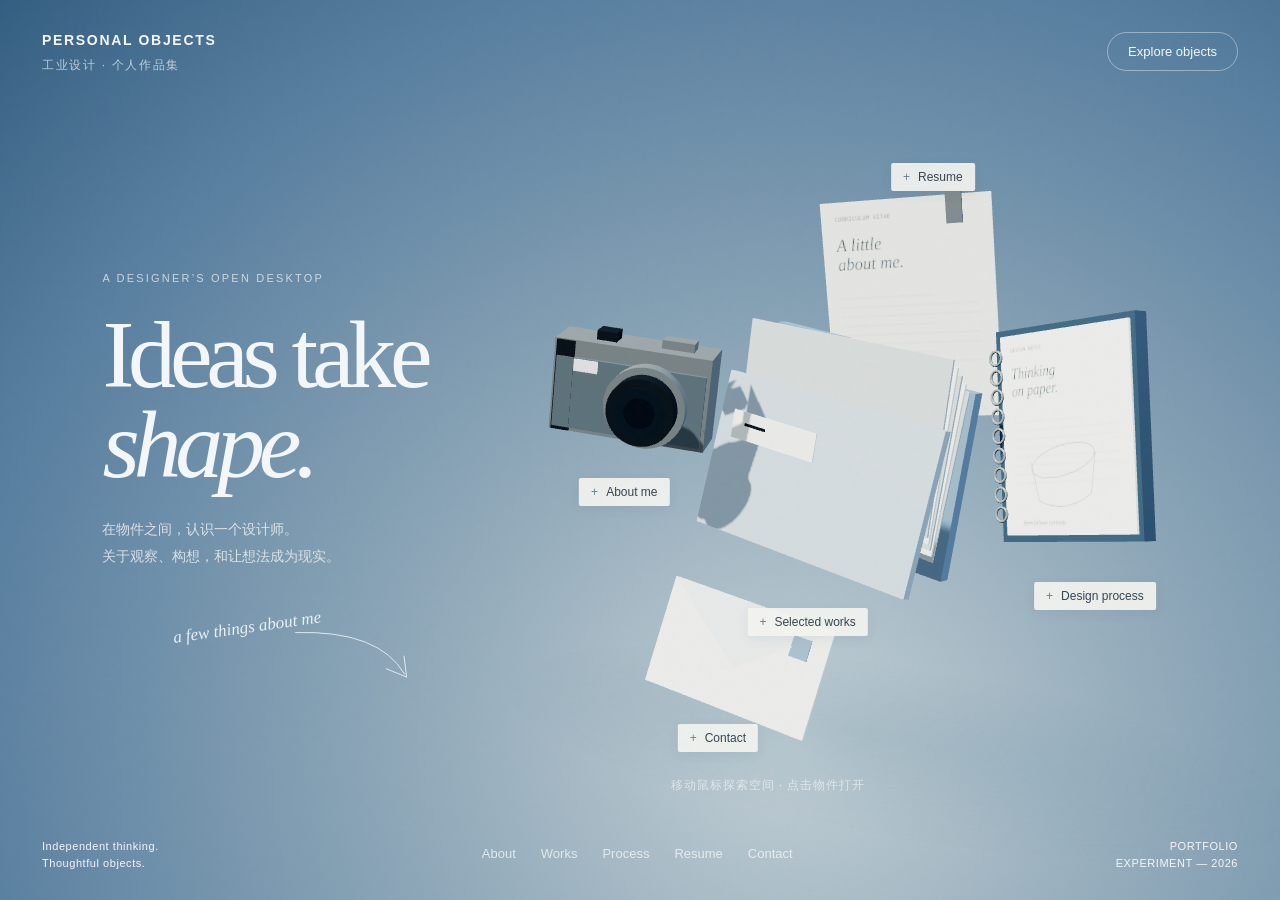
==== index.html @ da344406 "Add interactive 3D portfolio homepage" ====
<!doctype html><html lang="zh-CN"><head><meta charset="UTF-8"><meta name="viewport" content="width=device-width,initial-scale=1"><title>Personal Objects — 首页空间原型</title><link rel="stylesheet" href="style.css"></head><body><div class="grain"></div><header><a href="#" id="home">PERSONAL OBJECTS<span>工业设计 · 个人作品集</span></a><button id="index">Explore objects</button></header><main><div class="intro"><p class="eyebrow">A DESIGNER’S OPEN DESKTOP</p><h1>Ideas take<br><em>shape.</em></h1><p class="desc">在物件之间，认识一个设计师。<br>关于观察、构想，和让想法成为现实。</p><span class="note">a few things about me</span><svg viewBox="0 0 160 70"><path d="M2 3Q100 0 130 52M108 45l24 10-3-25"/></svg></div><div id="scene" aria-label="可探索的三维物件场景"></div><div id="labels"></div><div class="hint">移动鼠标探索空间 · 点击物件打开</div><aside id="panel" aria-hidden="true"><button id="close" aria-label="返回物件场景">Close ×</button><p id="kicker"></p><h2 id="title"></h2><div id="content"></div><p class="prototype-note">INTERACTION STUDY / 内容为原型占位</p></aside></main><footer><span>Independent thinking.<br>Thoughtful objects.</span><nav aria-label="物件导航"><button data-id="about">About</button><button data-id="works">Works</button><button data-id="process">Process</button><button data-id="resume">Resume</button><button data-id="contact">Contact</button></nav><span>PORTFOLIO<br>EXPERIMENT — 2026</span></footer><div id="error" hidden>3D 场景暂不可用，请使用底部导航浏览。</div><script src="three.min.js"></script><script src="app.js"></script></body></html>
---- style.css ----
:root{font-family:Arial,'Microsoft YaHei',sans-serif;color:#f4f7f9;background:#7694ac;font-synthesis:none}*{box-sizing:border-box}body{margin:0;min-height:100svh;overflow:hidden;background:radial-gradient(ellipse at 62% 82%,#c3d0d5 0%,#8fa8b9 35%,#577e9f 75%,#335e81 100%)}button,a{-webkit-tap-highlight-color:transparent}button{font:inherit;color:inherit;cursor:pointer}button:focus-visible,a:focus-visible{outline:2px solid white;outline-offset:7px}header{position:absolute;z-index:5;inset:32px 42px auto;display:flex;justify-content:space-between;align-items:start}header a{font-size:14px;letter-spacing:.12em;color:inherit;text-decoration:none;font-weight:bold}header a span{display:block;font-size:12px;font-weight:normal;letter-spacing:.14em;margin-top:9px;opacity:.7}header button{background:none;border:1px solid #ffffff65;border-radius:30px;padding:11px 20px;font-size:13px}.intro{position:absolute;left:8%;top:29%;z-index:2;pointer-events:none;transition:opacity .45s,transform .7s}.eyebrow{font-size:11px;letter-spacing:.2em;opacity:.72}h1{font-family:Georgia,'Times New Roman',serif;font-size:clamp(64px,7.5vw,120px);font-weight:normal;letter-spacing:-.065em;line-height:.94;margin:26px 0}h1 em{font-weight:normal}.desc{font-size:14px;line-height:1.9;opacity:.8}.note{display:block;font-family:'Segoe Print',cursive;font-style:italic;font-size:17px;transform:rotate(-8deg);margin:40px 0 0 70px;color:#e8f1f6}.intro svg{width:140px;height:60px;margin-left:190px;fill:none;stroke:#e6edf3;stroke-width:1.1}#scene{position:absolute;inset:0}canvas{display:block;width:100%;height:100%}.grain{position:fixed;inset:0;z-index:8;opacity:.035;pointer-events:none;background-image:url("data:image/svg+xml,%3Csvg viewBox='0 0 160 160' xmlns='http://www.w3.org/2000/svg'%3E%3Cfilter id='n'%3E%3CfeTurbulence type='fractalNoise' baseFrequency='.8' numOctaves='3' stitchTiles='stitch'/%3E%3C/filter%3E%3Cpath fill='%23fff' filter='url(%23n)' opacity='.6' d='M0 0h160v160H0z'/%3E%3C/svg%3E")}.hint{position:absolute;bottom:106px;left:60%;transform:translateX(-50%);font-size:12px;letter-spacing:.08em;opacity:.7;white-space:nowrap}footer{position:absolute;bottom:27px;left:42px;right:42px;display:flex;align-items:end;justify-content:space-between;font-size:11px;line-height:1.6;letter-spacing:.05em;z-index:4}footer>span:last-child{text-align:right}nav{display:flex;gap:25px}nav button{background:transparent;border:0;font-size:13px;padding:8px 0;opacity:.8}nav button:hover{opacity:1}#labels{position:absolute;inset:0;pointer-events:none}.object-label{position:absolute;pointer-events:auto;background:#f3f4efed;color:#344554;border:0;padding:7px 12px;border-radius:2px;font-size:12px;box-shadow:0 3px 12px #22415b12;transform:translate(-50%,0);white-space:nowrap;transition:opacity .3s,background .3s}.object-label:hover{background:white}.object-label:before{content:'+';margin-right:8px;color:#6b8090}#panel{position:absolute;z-index:6;top:17%;right:6%;width:34%;max-height:68%;overflow:auto;padding:32px;background:#f2f3ed;color:#35424d;box-shadow:0 25px 80px #173a4e1a;opacity:0;transform:translateY(25px);pointer-events:none;transition:opacity .45s .35s,transform .65s .25s}#panel[aria-hidden=false]{opacity:1;transform:none;pointer-events:auto}#close{float:right;border:0;background:none;color:#546472;font-size:13px;padding:0 0 10px 15px}#kicker{font-size:11px;letter-spacing:.15em;margin:4px 0 35px}h2{font:italic 48px Georgia,serif;letter-spacing:-.04em;margin:0 0 24px}#content{font-size:15px;line-height:1.9}#content p{margin:15px 0}#content a{color:#385f7c}#content .sample{border-top:1px solid #c8d0cf;padding:16px 0;font-size:16px}.sample small{display:block;font-size:12px;color:#76838a}.prototype-note{font-size:10px;letter-spacing:.1em;margin-top:35px;color:#89949a}.focused .intro{opacity:0;transform:translateX(-25px)}.focused .hint,.focused .object-label{opacity:0;pointer-events:none}#error{position:absolute;left:35%;top:50%;font-size:16px}@media(max-width:700px){header{inset:24px 22px auto}header button{font-size:11px;padding:9px 12px}header a{font-size:11px}.intro{left:8%;top:16%}.eyebrow{font-size:9px}h1{font-size:66px;margin:18px 0}.desc{font-size:12px}.note,.intro svg{display:none}footer{left:22px;right:22px;bottom:20px}footer>span{display:none}nav{width:100%;justify-content:space-between;gap:8px}nav button{font-size:12px}.hint{left:50%;bottom:80px;font-size:10px}.object-label{font-size:10px;padding:6px 8px}#panel{top:auto;bottom:75px;right:6%;width:88%;max-height:43%;padding:24px}h2{font-size:34px}#kicker{margin-bottom:20px}}@media(prefers-reduced-motion:reduce){*,*:before,*:after{transition-duration:.01ms!important}}
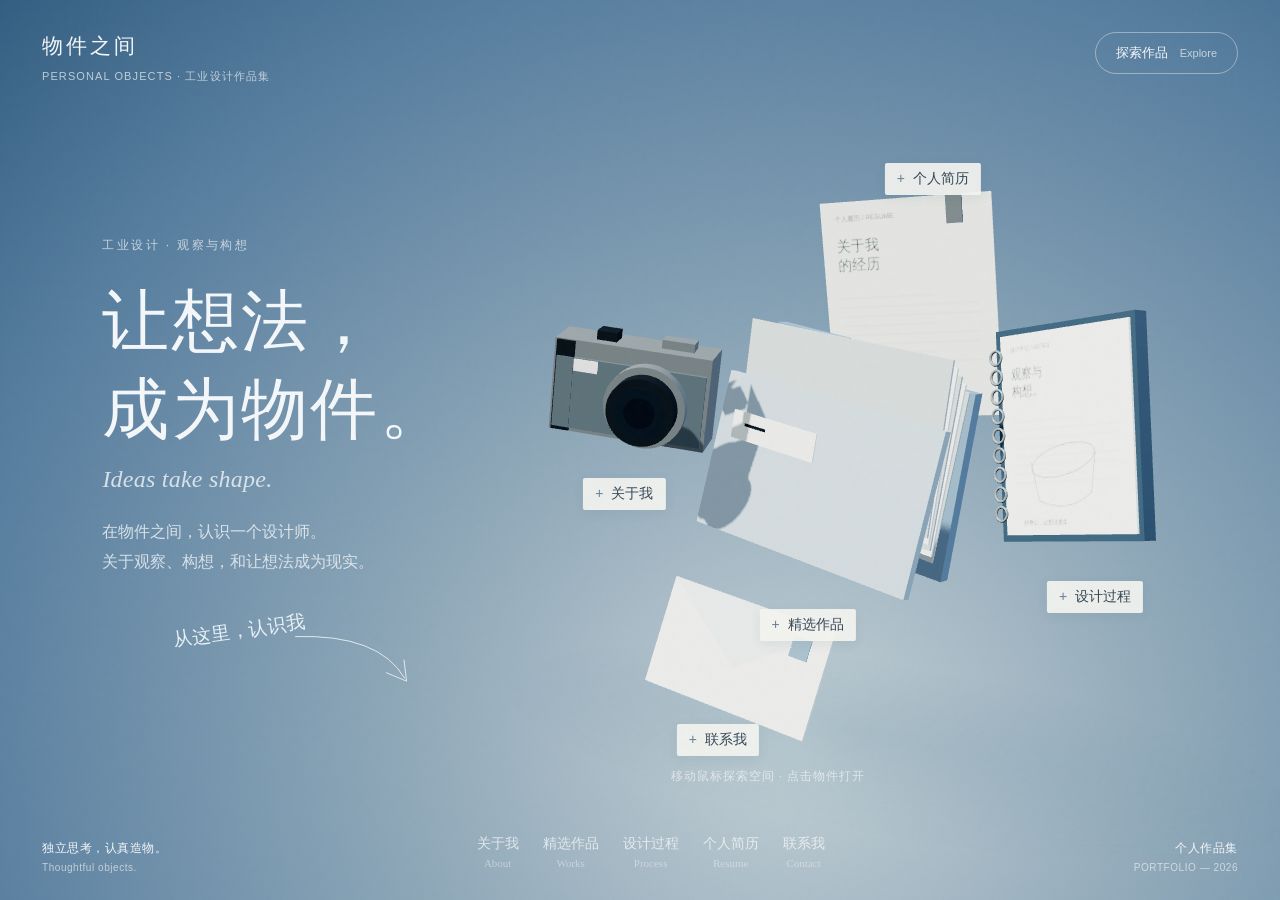
==== commit 9163c68c: "中文优先：更新首页文案、双语导航与排版" ====
--- a/index.html
+++ b/index.html
@@ -1,2 +1 @@
-<!doctype html><html lang="zh-CN"><head><meta charset="UTF-8"><meta name="viewport" content="width=device-width,initial-scale=1"><title>Personal Objects — 首页空间原型</title><link rel="stylesheet" href="style.css"></head><body><div class="grain"></div><header><a href="#" id="home">PERSONAL OBJECTS<span>工业设计 · 个人作品集</span></a><button id="index">Explore objects</button></header><main><div class="intro"><p class="eyebrow">A DESIGNER’S OPEN DESKTOP</p><h1>Ideas take<br><em>shape.</em></h1><p class="desc">在物件之间，认识一个设计师。<br>关于观察、构想，和让想法成为现实。</p><span class="note">a few things about me</span><svg viewBox="0 0 160 70"><path d="M2 3Q100 0 130 52M108 45l24 10-3-25"/></svg></div><div id="scene" aria-label="可探索的三维物件场景"></div><div id="labels"></div><div class="hint">移动鼠标探索空间 · 点击物件打开</div><aside id="panel" aria-hidden="true"><button id="close" aria-label="返回物件场景">Close ×</button><p id="kicker"></p><h2 id="title"></h2><div id="content"></div><p class="prototype-note">INTERACTION STUDY / 内容为原型占位</p></aside></main><footer><span>Independent thinking.<br>Thoughtful objects.</span><nav aria-label="物件导航"><button data-id="about">About</button><button data-id="works">Works</button><button data-id="process">Process</button><button data-id="resume">Resume</button><button data-id="contact">Contact</button></nav><span>PORTFOLIO<br>EXPERIMENT — 2026</span></footer><div id="error" hidden>3D 场景暂不可用，请使用底部导航浏览。</div><script src="three.min.js"></script><script src="app.js"></script></body></html>
-
+<!doctype html><html lang="zh-CN"><head><meta charset="UTF-8"><meta name="viewport" content="width=device-width,initial-scale=1"><title>物件之间 · 工业设计作品集</title><link rel="stylesheet" href="style.css"></head><body><div class="grain"></div><header><a href="#" id="home">物件之间<span>PERSONAL OBJECTS · 工业设计作品集</span></a><button id="index">探索作品 <small lang="en">Explore</small></button></header><main><div class="intro"><p class="eyebrow">工业设计 · 观察与构想</p><h1>让想法，<br>成为物件。</h1><p class="title-en" lang="en">Ideas take shape.</p><p class="desc">在物件之间，认识一个设计师。<br>关于观察、构想，和让想法成为现实。</p><span class="note">从这里，认识我</span><svg viewBox="0 0 160 70"><path d="M2 3Q100 0 130 52M108 45l24 10-3-25"/></svg></div><div id="scene" aria-label="可探索的三维物件场景"></div><div id="labels"></div><div class="hint">移动鼠标探索空间 · 点击物件打开</div><aside id="panel" aria-hidden="true"><button id="close" aria-label="返回物件场景">返回 ×</button><p id="kicker"></p><h2 id="title"></h2><div id="content"></div><p class="prototype-note">交互原型 · 内容待完善 / INTERACTION STUDY</p></aside></main><footer><span>独立思考，认真造物。<br><span lang="en">Thoughtful objects.</span></span><nav aria-label="物件导航"><button data-id="about">关于我<small lang="en">About</small></button><button data-id="works">精选作品<small lang="en">Works</small></button><button data-id="process">设计过程<small lang="en">Process</small></button><button data-id="resume">个人简历<small lang="en">Resume</small></button><button data-id="contact">联系我<small lang="en">Contact</small></button></nav><span>个人作品集<br><span lang="en">PORTFOLIO — 2026</span></span></footer><div id="error" hidden>3D 场景暂不可用，请使用底部导航浏览。</div><script src="three.min.js"></script><script src="app.js"></script></body></html>
--- a/style.css
+++ b/style.css
@@ -1,3 +1,7 @@
 
 :root{font-family:Arial,'Microsoft YaHei',sans-serif;color:#f4f7f9;background:#7694ac;font-synthesis:none}*{box-sizing:border-box}body{margin:0;min-height:100svh;overflow:hidden;background:radial-gradient(ellipse at 62% 82%,#c3d0d5 0%,#8fa8b9 35%,#577e9f 75%,#335e81 100%)}button,a{-webkit-tap-highlight-color:transparent}button{font:inherit;color:inherit;cursor:pointer}button:focus-visible,a:focus-visible{outline:2px solid white;outline-offset:7px}header{position:absolute;z-index:5;inset:32px 42px auto;display:flex;justify-content:space-between;align-items:start}header a{font-size:14px;letter-spacing:.12em;color:inherit;text-decoration:none;font-weight:bold}header a span{display:block;font-size:12px;font-weight:normal;letter-spacing:.14em;margin-top:9px;opacity:.7}header button{background:none;border:1px solid #ffffff65;border-radius:30px;padding:11px 20px;font-size:13px}.intro{position:absolute;left:8%;top:29%;z-index:2;pointer-events:none;transition:opacity .45s,transform .7s}.eyebrow{font-size:11px;letter-spacing:.2em;opacity:.72}h1{font-family:Georgia,'Times New Roman',serif;font-size:clamp(64px,7.5vw,120px);font-weight:normal;letter-spacing:-.065em;line-height:.94;margin:26px 0}h1 em{font-weight:normal}.desc{font-size:14px;line-height:1.9;opacity:.8}.note{display:block;font-family:'Segoe Print',cursive;font-style:italic;font-size:17px;transform:rotate(-8deg);margin:40px 0 0 70px;color:#e8f1f6}.intro svg{width:140px;height:60px;margin-left:190px;fill:none;stroke:#e6edf3;stroke-width:1.1}#scene{position:absolute;inset:0}canvas{display:block;width:100%;height:100%}.grain{position:fixed;inset:0;z-index:8;opacity:.035;pointer-events:none;background-image:url("data:image/svg+xml,%3Csvg viewBox='0 0 160 160' xmlns='http://www.w3.org/2000/svg'%3E%3Cfilter id='n'%3E%3CfeTurbulence type='fractalNoise' baseFrequency='.8' numOctaves='3' stitchTiles='stitch'/%3E%3C/filter%3E%3Cpath fill='%23fff' filter='url(%23n)' opacity='.6' d='M0 0h160v160H0z'/%3E%3C/svg%3E")}.hint{position:absolute;bottom:106px;left:60%;transform:translateX(-50%);font-size:12px;letter-spacing:.08em;opacity:.7;white-space:nowrap}footer{position:absolute;bottom:27px;left:42px;right:42px;display:flex;align-items:end;justify-content:space-between;font-size:11px;line-height:1.6;letter-spacing:.05em;z-index:4}footer>span:last-child{text-align:right}nav{display:flex;gap:25px}nav button{background:transparent;border:0;font-size:13px;padding:8px 0;opacity:.8}nav button:hover{opacity:1}#labels{position:absolute;inset:0;pointer-events:none}.object-label{position:absolute;pointer-events:auto;background:#f3f4efed;color:#344554;border:0;padding:7px 12px;border-radius:2px;font-size:12px;box-shadow:0 3px 12px #22415b12;transform:translate(-50%,0);white-space:nowrap;transition:opacity .3s,background .3s}.object-label:hover{background:white}.object-label:before{content:'+';margin-right:8px;color:#6b8090}#panel{position:absolute;z-index:6;top:17%;right:6%;width:34%;max-height:68%;overflow:auto;padding:32px;background:#f2f3ed;color:#35424d;box-shadow:0 25px 80px #173a4e1a;opacity:0;transform:translateY(25px);pointer-events:none;transition:opacity .45s .35s,transform .65s .25s}#panel[aria-hidden=false]{opacity:1;transform:none;pointer-events:auto}#close{float:right;border:0;background:none;color:#546472;font-size:13px;padding:0 0 10px 15px}#kicker{font-size:11px;letter-spacing:.15em;margin:4px 0 35px}h2{font:italic 48px Georgia,serif;letter-spacing:-.04em;margin:0 0 24px}#content{font-size:15px;line-height:1.9}#content p{margin:15px 0}#content a{color:#385f7c}#content .sample{border-top:1px solid #c8d0cf;padding:16px 0;font-size:16px}.sample small{display:block;font-size:12px;color:#76838a}.prototype-note{font-size:10px;letter-spacing:.1em;margin-top:35px;color:#89949a}.focused .intro{opacity:0;transform:translateX(-25px)}.focused .hint,.focused .object-label{opacity:0;pointer-events:none}#error{position:absolute;left:35%;top:50%;font-size:16px}@media(max-width:700px){header{inset:24px 22px auto}header button{font-size:11px;padding:9px 12px}header a{font-size:11px}.intro{left:8%;top:16%}.eyebrow{font-size:9px}h1{font-size:66px;margin:18px 0}.desc{font-size:12px}.note,.intro svg{display:none}footer{left:22px;right:22px;bottom:20px}footer>span{display:none}nav{width:100%;justify-content:space-between;gap:8px}nav button{font-size:12px}.hint{left:50%;bottom:80px;font-size:10px}.object-label{font-size:10px;padding:6px 8px}#panel{top:auto;bottom:75px;right:6%;width:88%;max-height:43%;padding:24px}h2{font-size:34px}#kicker{margin-bottom:20px}}@media(prefers-reduced-motion:reduce){*,*:before,*:after{transition-duration:.01ms!important}}
 
+
+/* Chinese-first typography and bilingual hierarchy */
+header a{font-size:21px;font-weight:500;letter-spacing:.14em}header a span{font-size:11px;letter-spacing:.1em}header button small{font-size:11px;margin-left:8px;opacity:.7}h1{font-family:"Noto Serif SC","Source Han Serif SC","Songti SC",SimSun,serif;font-size:clamp(48px,5.2vw,80px);letter-spacing:.035em;line-height:1.32;margin:24px 0 12px;font-weight:400}.intro{top:25%}.title-en{font:italic 24px Georgia,serif;letter-spacing:.01em;margin:0 0 24px;opacity:.8}.desc{font-size:16px;line-height:1.9}.eyebrow{font-size:12px}.note{font-family:"KaiTi","STKaiti",serif;font-size:19px;margin-top:30px}.object-label{font-size:14px}nav{gap:24px}nav button{font-size:14px}nav small{display:block;font:11px Georgia,serif;opacity:.6;margin-top:3px}h2{font-family:"Noto Serif SC","Songti SC",SimSun,serif;font-size:36px;line-height:1.4;font-style:normal;letter-spacing:.04em}#content{font-size:16px}#kicker{font-size:11px;line-height:1.8}#close{font-size:14px}footer{bottom:23px}.hint{bottom:115px}footer>span{font-size:12px}footer>span span{font-size:10px;opacity:.65}@media(max-width:700px){header a{font-size:18px}header a span{font-size:9px}header button{font-size:12px}header button small{display:none}.intro{top:16%}h1{font-size:43px;margin-top:17px}.title-en{font-size:19px;margin-bottom:16px}.desc{font-size:14px}.eyebrow{font-size:10px}nav{gap:6px}nav button{font-size:13px}nav small{font-size:10px}.object-label{font-size:12px}h2{font-size:29px}#content{font-size:15px}.hint{bottom:88px}}
+@media(min-width:701px) and (max-height:600px){.intro{top:23%}.intro h1{font-size:clamp(36px,4.3vw,54px);margin:12px 0 8px;line-height:1.2}.title-en{font-size:20px;margin:0 0 14px}.desc{font-size:14px;line-height:1.75}.note,.intro svg,.hint{display:none}.eyebrow{margin:0;font-size:11px}footer{bottom:18px}header{top:24px}#panel{top:20%;max-height:60%;padding:24px}#kicker{margin-bottom:18px}h2{font-size:29px}}
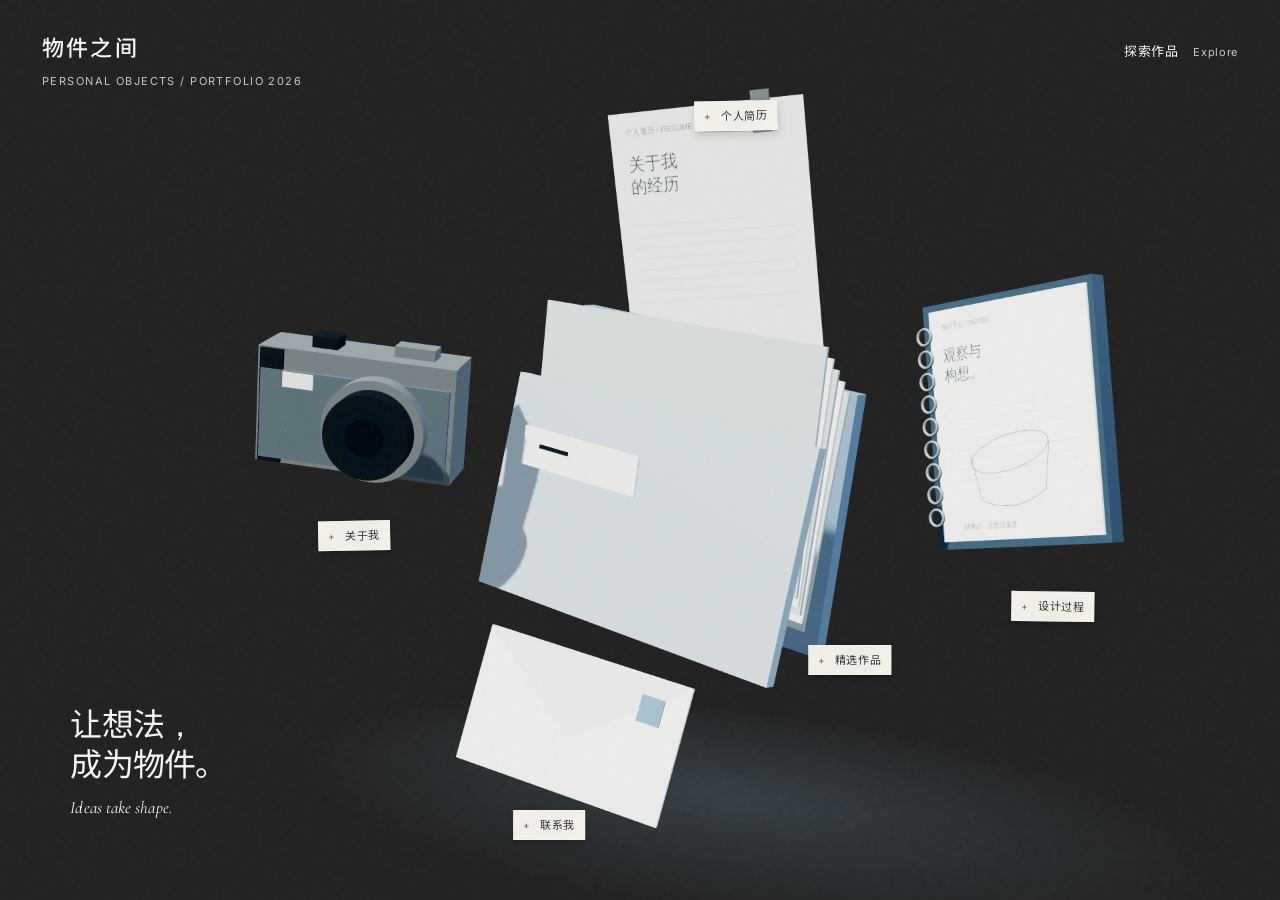
==== commit 213aa935: "更新物件主导首页与高清渲染，尝试深炭黑朱砂橘配色" ====
--- a/index.html
+++ b/index.html
@@ -1 +1 @@
-<!doctype html><html lang="zh-CN"><head><meta charset="UTF-8"><meta name="viewport" content="width=device-width,initial-scale=1"><title>物件之间 · 工业设计作品集</title><link rel="stylesheet" href="style.css"></head><body><div class="grain"></div><header><a href="#" id="home">物件之间<span>PERSONAL OBJECTS · 工业设计作品集</span></a><button id="index">探索作品 <small lang="en">Explore</small></button></header><main><div class="intro"><p class="eyebrow">工业设计 · 观察与构想</p><h1>让想法，<br>成为物件。</h1><p class="title-en" lang="en">Ideas take shape.</p><p class="desc">在物件之间，认识一个设计师。<br>关于观察、构想，和让想法成为现实。</p><span class="note">从这里，认识我</span><svg viewBox="0 0 160 70"><path d="M2 3Q100 0 130 52M108 45l24 10-3-25"/></svg></div><div id="scene" aria-label="可探索的三维物件场景"></div><div id="labels"></div><div class="hint">移动鼠标探索空间 · 点击物件打开</div><aside id="panel" aria-hidden="true"><button id="close" aria-label="返回物件场景">返回 ×</button><p id="kicker"></p><h2 id="title"></h2><div id="content"></div><p class="prototype-note">交互原型 · 内容待完善 / INTERACTION STUDY</p></aside></main><footer><span>独立思考，认真造物。<br><span lang="en">Thoughtful objects.</span></span><nav aria-label="物件导航"><button data-id="about">关于我<small lang="en">About</small></button><button data-id="works">精选作品<small lang="en">Works</small></button><button data-id="process">设计过程<small lang="en">Process</small></button><button data-id="resume">个人简历<small lang="en">Resume</small></button><button data-id="contact">联系我<small lang="en">Contact</small></button></nav><span>个人作品集<br><span lang="en">PORTFOLIO — 2026</span></span></footer><div id="error" hidden>3D 场景暂不可用，请使用底部导航浏览。</div><script src="three.min.js"></script><script src="app.js"></script></body></html>
+<!doctype html><html lang="zh-CN"><head><meta charset="UTF-8"><meta name="viewport" content="width=device-width,initial-scale=1"><title>物件之间 · 工业设计作品集</title><link rel="stylesheet" href="style.css"></head><body><div class="grain"></div><header><a href="#" id="home">物件之间<span>PERSONAL OBJECTS / PORTFOLIO 2026</span></a><button id="index">探索作品 <small lang="en">Explore</small></button></header><main><div class="intro"><h1>让想法，<br>成为物件。</h1><p class="title-en" lang="en">Ideas take shape.</p></div><div id="scene" aria-label="可探索的三维物件场景"></div><div id="labels"></div><aside id="panel" aria-hidden="true"><button id="close" aria-label="返回物件场景">返回 ×</button><p id="kicker"></p><h2 id="title"></h2><div id="content"></div><p class="prototype-note">交互原型 · 内容待完善 / INTERACTION STUDY</p></aside></main><div id="error" hidden>3D 场景暂不可用，请使用底部导航浏览。</div><script src="three.min.js"></script><script src="app.js"></script></body></html>
--- a/style.css
+++ b/style.css
@@ -1,7 +1,54 @@
+@import url('./noto-sans-sc.css');
+@import url('./cormorant-garamond.css');
+@import url('./inter.css');
 
-:root{font-family:Arial,'Microsoft YaHei',sans-serif;color:#f4f7f9;background:#7694ac;font-synthesis:none}*{box-sizing:border-box}body{margin:0;min-height:100svh;overflow:hidden;background:radial-gradient(ellipse at 62% 82%,#c3d0d5 0%,#8fa8b9 35%,#577e9f 75%,#335e81 100%)}button,a{-webkit-tap-highlight-color:transparent}button{font:inherit;color:inherit;cursor:pointer}button:focus-visible,a:focus-visible{outline:2px solid white;outline-offset:7px}header{position:absolute;z-index:5;inset:32px 42px auto;display:flex;justify-content:space-between;align-items:start}header a{font-size:14px;letter-spacing:.12em;color:inherit;text-decoration:none;font-weight:bold}header a span{display:block;font-size:12px;font-weight:normal;letter-spacing:.14em;margin-top:9px;opacity:.7}header button{background:none;border:1px solid #ffffff65;border-radius:30px;padding:11px 20px;font-size:13px}.intro{position:absolute;left:8%;top:29%;z-index:2;pointer-events:none;transition:opacity .45s,transform .7s}.eyebrow{font-size:11px;letter-spacing:.2em;opacity:.72}h1{font-family:Georgia,'Times New Roman',serif;font-size:clamp(64px,7.5vw,120px);font-weight:normal;letter-spacing:-.065em;line-height:.94;margin:26px 0}h1 em{font-weight:normal}.desc{font-size:14px;line-height:1.9;opacity:.8}.note{display:block;font-family:'Segoe Print',cursive;font-style:italic;font-size:17px;transform:rotate(-8deg);margin:40px 0 0 70px;color:#e8f1f6}.intro svg{width:140px;height:60px;margin-left:190px;fill:none;stroke:#e6edf3;stroke-width:1.1}#scene{position:absolute;inset:0}canvas{display:block;width:100%;height:100%}.grain{position:fixed;inset:0;z-index:8;opacity:.035;pointer-events:none;background-image:url("data:image/svg+xml,%3Csvg viewBox='0 0 160 160' xmlns='http://www.w3.org/2000/svg'%3E%3Cfilter id='n'%3E%3CfeTurbulence type='fractalNoise' baseFrequency='.8' numOctaves='3' stitchTiles='stitch'/%3E%3C/filter%3E%3Cpath fill='%23fff' filter='url(%23n)' opacity='.6' d='M0 0h160v160H0z'/%3E%3C/svg%3E")}.hint{position:absolute;bottom:106px;left:60%;transform:translateX(-50%);font-size:12px;letter-spacing:.08em;opacity:.7;white-space:nowrap}footer{position:absolute;bottom:27px;left:42px;right:42px;display:flex;align-items:end;justify-content:space-between;font-size:11px;line-height:1.6;letter-spacing:.05em;z-index:4}footer>span:last-child{text-align:right}nav{display:flex;gap:25px}nav button{background:transparent;border:0;font-size:13px;padding:8px 0;opacity:.8}nav button:hover{opacity:1}#labels{position:absolute;inset:0;pointer-events:none}.object-label{position:absolute;pointer-events:auto;background:#f3f4efed;color:#344554;border:0;padding:7px 12px;border-radius:2px;font-size:12px;box-shadow:0 3px 12px #22415b12;transform:translate(-50%,0);white-space:nowrap;transition:opacity .3s,background .3s}.object-label:hover{background:white}.object-label:before{content:'+';margin-right:8px;color:#6b8090}#panel{position:absolute;z-index:6;top:17%;right:6%;width:34%;max-height:68%;overflow:auto;padding:32px;background:#f2f3ed;color:#35424d;box-shadow:0 25px 80px #173a4e1a;opacity:0;transform:translateY(25px);pointer-events:none;transition:opacity .45s .35s,transform .65s .25s}#panel[aria-hidden=false]{opacity:1;transform:none;pointer-events:auto}#close{float:right;border:0;background:none;color:#546472;font-size:13px;padding:0 0 10px 15px}#kicker{font-size:11px;letter-spacing:.15em;margin:4px 0 35px}h2{font:italic 48px Georgia,serif;letter-spacing:-.04em;margin:0 0 24px}#content{font-size:15px;line-height:1.9}#content p{margin:15px 0}#content a{color:#385f7c}#content .sample{border-top:1px solid #c8d0cf;padding:16px 0;font-size:16px}.sample small{display:block;font-size:12px;color:#76838a}.prototype-note{font-size:10px;letter-spacing:.1em;margin-top:35px;color:#89949a}.focused .intro{opacity:0;transform:translateX(-25px)}.focused .hint,.focused .object-label{opacity:0;pointer-events:none}#error{position:absolute;left:35%;top:50%;font-size:16px}@media(max-width:700px){header{inset:24px 22px auto}header button{font-size:11px;padding:9px 12px}header a{font-size:11px}.intro{left:8%;top:16%}.eyebrow{font-size:9px}h1{font-size:66px;margin:18px 0}.desc{font-size:12px}.note,.intro svg{display:none}footer{left:22px;right:22px;bottom:20px}footer>span{display:none}nav{width:100%;justify-content:space-between;gap:8px}nav button{font-size:12px}.hint{left:50%;bottom:80px;font-size:10px}.object-label{font-size:10px;padding:6px 8px}#panel{top:auto;bottom:75px;right:6%;width:88%;max-height:43%;padding:24px}h2{font-size:34px}#kicker{margin-bottom:20px}}@media(prefers-reduced-motion:reduce){*,*:before,*:after{transition-duration:.01ms!important}}
+:root{font-family:Inter,'Noto Sans SC',sans-serif;color:#f4f7f9;background:#7694ac;font-synthesis:none}*{box-sizing:border-box}body{margin:0;min-height:100svh;overflow:hidden;background:radial-gradient(ellipse at 62% 82%,#c3d0d5 0%,#8fa8b9 35%,#577e9f 75%,#335e81 100%)}button,a{-webkit-tap-highlight-color:transparent}button{font:inherit;color:inherit;cursor:pointer}button:focus-visible,a:focus-visible{outline:2px solid white;outline-offset:7px}header{position:absolute;z-index:5;inset:32px 42px auto;display:flex;justify-content:space-between;align-items:start}header a{font-size:14px;letter-spacing:.12em;color:inherit;text-decoration:none;font-weight:bold}header a span{display:block;font-size:12px;font-weight:normal;letter-spacing:.14em;margin-top:9px;opacity:.7}header button{background:none;border:1px solid #ffffff65;border-radius:30px;padding:11px 20px;font-size:13px}.intro{position:absolute;left:8%;top:29%;z-index:2;pointer-events:none;transition:opacity .45s,transform .7s}.eyebrow{font-size:11px;letter-spacing:.2em;opacity:.72}h1{font-family:'Noto Sans SC',sans-serif;font-size:clamp(64px,7.5vw,120px);font-weight:normal;letter-spacing:-.065em;line-height:.94;margin:26px 0}h1 em{font-weight:normal}.desc{font-size:14px;line-height:1.9;opacity:.8}.note{display:block;font-family:'Noto Sans SC',sans-serif;font-style:italic;font-size:17px;transform:rotate(-8deg);margin:40px 0 0 70px;color:#e8f1f6}.intro svg{width:140px;height:60px;margin-left:190px;fill:none;stroke:#e6edf3;stroke-width:1.1}#scene{position:absolute;inset:0}canvas{display:block;width:100%;height:100%}.grain{position:fixed;inset:0;z-index:8;opacity:.035;pointer-events:none;background-image:url("data:image/svg+xml,%3Csvg viewBox='0 0 160 160' xmlns='http://www.w3.org/2000/svg'%3E%3Cfilter id='n'%3E%3CfeTurbulence type='fractalNoise' baseFrequency='.8' numOctaves='3' stitchTiles='stitch'/%3E%3C/filter%3E%3Cpath fill='%23fff' filter='url(%23n)' opacity='.6' d='M0 0h160v160H0z'/%3E%3C/svg%3E")}.hint{position:absolute;bottom:106px;left:60%;transform:translateX(-50%);font-size:12px;letter-spacing:.08em;opacity:.7;white-space:nowrap}footer{position:absolute;bottom:27px;left:42px;right:42px;display:flex;align-items:end;justify-content:space-between;font-size:11px;line-height:1.6;letter-spacing:.05em;z-index:4}footer>span:last-child{text-align:right}nav{display:flex;gap:25px}nav button{background:transparent;border:0;font-size:13px;padding:8px 0;opacity:.8}nav button:hover{opacity:1}#labels{position:absolute;inset:0;pointer-events:none}.object-label{position:absolute;pointer-events:auto;background:#f3f4efed;color:#344554;border:0;padding:7px 12px;border-radius:2px;font-size:12px;box-shadow:0 3px 12px #22415b12;transform:translate(-50%,0);white-space:nowrap;transition:opacity .3s,background .3s}.object-label:hover{background:white}.object-label:before{content:'+';margin-right:8px;color:#6b8090}#panel{position:absolute;z-index:6;top:17%;right:6%;width:34%;max-height:68%;overflow:auto;padding:32px;background:#f2f3ed;color:#35424d;box-shadow:0 25px 80px #173a4e1a;opacity:0;transform:translateY(25px);pointer-events:none;transition:opacity .45s .35s,transform .65s .25s}#panel[aria-hidden=false]{opacity:1;transform:none;pointer-events:auto}#close{float:right;border:0;background:none;color:#546472;font-size:13px;padding:0 0 10px 15px}#kicker{font-size:11px;letter-spacing:.15em;margin:4px 0 35px}h2{font:400 36px 'Noto Sans SC',sans-serif;letter-spacing:-.04em;margin:0 0 24px}#content{font-size:15px;line-height:1.9}#content p{margin:15px 0}#content a{color:#385f7c}#content .sample{border-top:1px solid #c8d0cf;padding:16px 0;font-size:16px}.sample small{display:block;font-size:12px;color:#76838a}.prototype-note{font-size:10px;letter-spacing:.1em;margin-top:35px;color:#89949a}.focused .intro{opacity:0;transform:translateX(-25px)}.focused .hint,.focused .object-label{opacity:0;pointer-events:none}#error{position:absolute;left:35%;top:50%;font-size:16px}@media(max-width:700px){header{inset:24px 22px auto}header button{font-size:11px;padding:9px 12px}header a{font-size:11px}.intro{left:8%;top:16%}.eyebrow{font-size:9px}h1{font-size:66px;margin:18px 0}.desc{font-size:12px}.note,.intro svg{display:none}footer{left:22px;right:22px;bottom:20px}footer>span{display:none}nav{width:100%;justify-content:space-between;gap:8px}nav button{font-size:12px}.hint{left:50%;bottom:80px;font-size:10px}.object-label{font-size:10px;padding:6px 8px}#panel{top:auto;bottom:75px;right:6%;width:88%;max-height:43%;padding:24px}h2{font-size:34px}#kicker{margin-bottom:20px}}@media(prefers-reduced-motion:reduce){*,*:before,*:after{transition-duration:.01ms!important}}
 
 
-/* Chinese-first typography and bilingual hierarchy */
-header a{font-size:21px;font-weight:500;letter-spacing:.14em}header a span{font-size:11px;letter-spacing:.1em}header button small{font-size:11px;margin-left:8px;opacity:.7}h1{font-family:"Noto Serif SC","Source Han Serif SC","Songti SC",SimSun,serif;font-size:clamp(48px,5.2vw,80px);letter-spacing:.035em;line-height:1.32;margin:24px 0 12px;font-weight:400}.intro{top:25%}.title-en{font:italic 24px Georgia,serif;letter-spacing:.01em;margin:0 0 24px;opacity:.8}.desc{font-size:16px;line-height:1.9}.eyebrow{font-size:12px}.note{font-family:"KaiTi","STKaiti",serif;font-size:19px;margin-top:30px}.object-label{font-size:14px}nav{gap:24px}nav button{font-size:14px}nav small{display:block;font:11px Georgia,serif;opacity:.6;margin-top:3px}h2{font-family:"Noto Serif SC","Songti SC",SimSun,serif;font-size:36px;line-height:1.4;font-style:normal;letter-spacing:.04em}#content{font-size:16px}#kicker{font-size:11px;line-height:1.8}#close{font-size:14px}footer{bottom:23px}.hint{bottom:115px}footer>span{font-size:12px}footer>span span{font-size:10px;opacity:.65}@media(max-width:700px){header a{font-size:18px}header a span{font-size:9px}header button{font-size:12px}header button small{display:none}.intro{top:16%}h1{font-size:43px;margin-top:17px}.title-en{font-size:19px;margin-bottom:16px}.desc{font-size:14px}.eyebrow{font-size:10px}nav{gap:6px}nav button{font-size:13px}nav small{font-size:10px}.object-label{font-size:12px}h2{font-size:29px}#content{font-size:15px}.hint{bottom:88px}}
-@media(min-width:701px) and (max-height:600px){.intro{top:23%}.intro h1{font-size:clamp(36px,4.3vw,54px);margin:12px 0 8px;line-height:1.2}.title-en{font-size:20px;margin:0 0 14px}.desc{font-size:14px;line-height:1.75}.note,.intro svg,.hint{display:none}.eyebrow{margin:0;font-size:11px}footer{bottom:18px}header{top:24px}#panel{top:20%;max-height:60%;padding:24px}#kicker{margin-bottom:18px}h2{font-size:29px}}
+
+/* Editorial typography. Scene, camera and animation code remain unchanged. */
+:root{--type-zh:'Noto Sans SC',sans-serif;--type-ui:Inter,'Noto Sans SC',sans-serif;--type-art:'Cormorant Garamond',serif}
+header a{font-family:var(--type-zh);font-size:22px;font-weight:500;line-height:1.35;letter-spacing:.1em}
+header a span{font-family:var(--type-ui);font-size:11px;font-weight:400;line-height:1.65;letter-spacing:.13em;margin-top:10px;opacity:1;color:#e2ebf0}
+header button{font-family:var(--type-ui);font-size:13px;font-weight:400;letter-spacing:.055em;border:0;border-radius:0;padding:9px 0;background:transparent;color:#f4f7f9}
+header button small{font-family:Inter,sans-serif;font-size:11px;letter-spacing:.06em;margin-left:10px;color:#e0e9ef}
+.intro{top:25%}
+.eyebrow{font-family:var(--type-zh);font-size:11px;font-weight:400;letter-spacing:.18em;line-height:1.8;opacity:1;color:#e0eaf1;margin:0 0 26px}
+h1{font-family:var(--type-zh);font-size:clamp(56px,4.7vw,64px);font-weight:400;font-style:normal;letter-spacing:-.035em;line-height:1.25;margin:0;color:#f5f7f8}
+.title-en{font-family:var(--type-art);font-size:32px;font-style:italic;font-weight:400;line-height:1.15;letter-spacing:.005em;margin:23px 0 28px;opacity:1;color:#f0f3f4}
+.desc{font-family:var(--type-zh);font-size:14px;font-weight:400;line-height:1.85;letter-spacing:.025em;margin:0;opacity:1;color:#edf2f5}
+.note{font-family:var(--type-zh);font-size:12px;font-weight:400;font-style:normal;letter-spacing:.12em;line-height:1.7;margin-top:34px;color:#e4edf3}
+nav{gap:27px}nav button{font-family:var(--type-zh);font-size:13px;font-weight:400;line-height:1.6;letter-spacing:.055em;opacity:1;color:#f4f7f9}
+nav small{display:block;font-family:Inter,sans-serif;font-size:11px;font-weight:500;line-height:1.5;letter-spacing:.06em;margin-top:5px;color:#dce6ed}
+footer{bottom:23px}footer>span{font-family:var(--type-zh);font-size:11px;font-weight:400;line-height:1.8;letter-spacing:.055em;color:#ecf2f5}
+footer>span span{font-family:Inter,sans-serif;font-size:10px;letter-spacing:.055em;color:#dce6ed}
+.hint{font-family:var(--type-zh);font-size:11px;line-height:1.8;letter-spacing:.09em;opacity:1;color:#e7eef2;bottom:110px}
+.object-label{font-family:var(--type-zh);font-size:12px;font-weight:400;line-height:1.6;letter-spacing:.085em;color:#39464d;padding:7px 11px;border-radius:0;background:linear-gradient(115deg,#f3f0e8,#eeeee7 60%,#f5f2e9);border:1px solid #faf8ed80;box-shadow:0 1px 1px #253b4820,1px 4px 9px #253b4815}
+.object-label:nth-child(2n){rotate:-1.1deg}.object-label:nth-child(3n){rotate:.8deg}
+.object-label:before{font-family:Inter,sans-serif;font-size:10px;font-weight:400;margin-right:9px;color:#6a747a}
+.object-label:hover{background:#faf7ef;color:#26343d}
+#close{font-family:var(--type-ui);font-size:13px;color:#475965}
+#kicker{font-family:var(--type-ui);font-size:11px;font-weight:400;line-height:1.8;letter-spacing:.11em;color:#53616a}
+h2{font-family:var(--type-zh);font-size:32px;font-weight:400;font-style:normal;line-height:1.4;letter-spacing:-.02em}
+#content{font-family:var(--type-zh);font-size:14px;font-weight:400;line-height:1.85}.sample small{font-family:var(--type-ui);font-size:12px;color:#60717a}.prototype-note{font-family:var(--type-ui);font-size:10px;line-height:1.8;color:#62717a}
+@media(max-width:700px){header a{font-size:20px}header a span{font-size:10px;letter-spacing:.07em}header button{font-size:12px}header button small{display:none}.intro{top:16%}.eyebrow{font-size:10px;margin-bottom:18px}h1{font-size:clamp(36px,8.7vw,52px);line-height:1.23;letter-spacing:-.035em}.title-en{font-size:28px;margin:15px 0 19px}.desc{font-size:14px;line-height:1.75}nav{gap:6px}nav button{font-size:12px;letter-spacing:.02em}nav small{font-size:10px;margin-top:3px}.object-label{font-size:11px;padding:6px 8px;letter-spacing:.045em}.hint{font-size:10px;bottom:88px}h2{font-size:28px}}
+@media(min-width:701px) and (max-height:600px){header{top:24px}.intro{top:23%}.eyebrow{font-size:10px;margin-bottom:12px}h1{font-size:clamp(44px,4.5vw,56px);line-height:1.2}.title-en{font-size:28px;margin:15px 0 17px}.desc{font-size:14px;line-height:1.75}.note,.intro svg,.hint{display:none}footer{bottom:18px}#panel{top:20%;max-height:60%;padding:24px}#kicker{margin-bottom:18px}h2{font-size:29px}}
+
+
+/* Object-led exhibition composition */
+.intro{top:auto;bottom:9%;left:5.5%}h1,.intro h1{font-size:32px;line-height:1.25;font-weight:400;letter-spacing:-.025em;margin:0}.title-en{font-size:17px;line-height:1.3;margin:15px 0 0}.object-label{font-size:11px;padding:5px 9px;letter-spacing:.06em}.object-label.is-hovered{background:#fffaf0;color:#1e303b;box-shadow:0 2px 12px #263c4930}@media(max-width:700px){header{inset:23px 22px auto}header a{font-size:20px}header a span{font-size:9px}.intro{top:auto;bottom:5%;left:7%}.intro h1{font-size:28px}.title-en{font-size:15px;margin-top:10px}.object-label{font-size:11px;padding:5px 7px}#panel{bottom:24px;max-height:48%}}
+/* Charcoal / vermilion color study: color-only overrides. */
+:root{color:#F7F7F4;background:#222222}
+body{background:#222222}
+header a,header button,h1,.intro h1,.title-en{color:#F7F7F4}
+header a span,header button small{color:#c8c8c3}
+header button:hover,header button:focus-visible,header a:hover{color:#FF6138}
+button:focus-visible,a:focus-visible{outline-color:#FF6138}
+.object-label{background:linear-gradient(115deg,#f3f0e8,#eeeee7 60%,#f5f2e9);color:#363633;border-color:#faf8ed80;box-shadow:0 1px 1px #00000030,1px 4px 9px #00000024}
+.object-label:before{color:#696963}
+.object-label:hover,.object-label.is-hovered{background:#f7f5ed;color:#292926;box-shadow:0 2px 12px #00000040}
+.object-label:hover:before,.object-label.is-hovered:before{color:#FF6138}
+#panel{background:#f2f3ed;color:#353532;box-shadow:0 25px 80px #00000030}
+#close,#kicker{color:#585852}#close:hover,#content a{color:#c44221}
+#content .sample{border-color:#d0d0c8}.sample small,.prototype-note{color:#65655e}
+
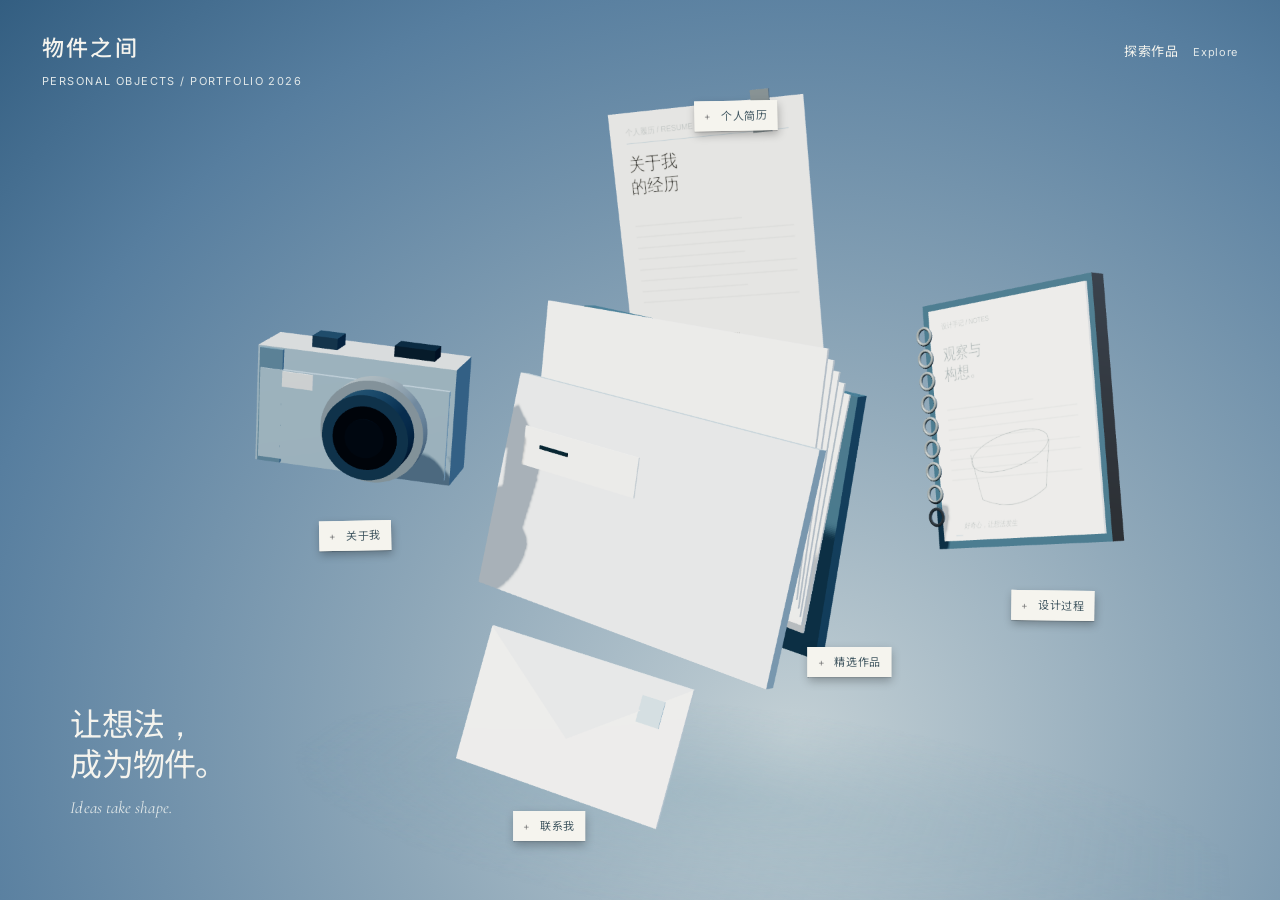
==== commit af794c5e: "统一蓝黑双主题详情页双栏布局与物件转场，保留首页" ====
--- a/index.html
+++ b/index.html
@@ -1 +1 @@
-<!doctype html><html lang="zh-CN"><head><meta charset="UTF-8"><meta name="viewport" content="width=device-width,initial-scale=1"><title>物件之间 · 工业设计作品集</title><link rel="stylesheet" href="style.css"></head><body><div class="grain"></div><header><a href="#" id="home">物件之间<span>PERSONAL OBJECTS / PORTFOLIO 2026</span></a><button id="index">探索作品 <small lang="en">Explore</small></button></header><main><div class="intro"><h1>让想法，<br>成为物件。</h1><p class="title-en" lang="en">Ideas take shape.</p></div><div id="scene" aria-label="可探索的三维物件场景"></div><div id="labels"></div><aside id="panel" aria-hidden="true"><button id="close" aria-label="返回物件场景">返回 ×</button><p id="kicker"></p><h2 id="title"></h2><div id="content"></div><p class="prototype-note">交互原型 · 内容待完善 / INTERACTION STUDY</p></aside></main><div id="error" hidden>3D 场景暂不可用，请使用底部导航浏览。</div><script src="three.min.js"></script><script src="app.js"></script></body></html>
+<!doctype html><html lang="zh-CN"><head><meta charset="UTF-8"><meta name="viewport" content="width=device-width,initial-scale=1"><title>物件之间 · 工业设计作品集</title><link rel="stylesheet" href="style.css"><link rel="stylesheet" href="details.css"></head><body><div class="grain"></div><header><a href="#" id="home">物件之间<span>PERSONAL OBJECTS / PORTFOLIO 2026</span></a><button id="index">探索作品 <small lang="en">Explore</small></button></header><main><div class="intro"><h1>让想法，<br>成为物件。</h1><p class="title-en" lang="en">Ideas take shape.</p></div><div id="scene" aria-label="可探索的三维物件场景"></div><div id="labels"></div><aside id="panel" aria-hidden="true"><button id="close" aria-label="返回物件场景">返回 ×</button><p id="kicker"></p><h2 id="title"></h2><div id="content"></div><p class="prototype-note">交互原型 · 内容待完善 / INTERACTION STUDY</p></aside></main><div id="error" hidden>3D 场景暂不可用，请使用底部导航浏览。</div><script src="three.min.js"></script><script src="app.js"></script><script src="details.js"></script></body></html>
--- a/style.css
+++ b/style.css
@@ -2,7 +2,7 @@
 @import url('./cormorant-garamond.css');
 @import url('./inter.css');
 
-:root{font-family:Inter,'Noto Sans SC',sans-serif;color:#f4f7f9;background:#7694ac;font-synthesis:none}*{box-sizing:border-box}body{margin:0;min-height:100svh;overflow:hidden;background:radial-gradient(ellipse at 62% 82%,#c3d0d5 0%,#8fa8b9 35%,#577e9f 75%,#335e81 100%)}button,a{-webkit-tap-highlight-color:transparent}button{font:inherit;color:inherit;cursor:pointer}button:focus-visible,a:focus-visible{outline:2px solid white;outline-offset:7px}header{position:absolute;z-index:5;inset:32px 42px auto;display:flex;justify-content:space-between;align-items:start}header a{font-size:14px;letter-spacing:.12em;color:inherit;text-decoration:none;font-weight:bold}header a span{display:block;font-size:12px;font-weight:normal;letter-spacing:.14em;margin-top:9px;opacity:.7}header button{background:none;border:1px solid #ffffff65;border-radius:30px;padding:11px 20px;font-size:13px}.intro{position:absolute;left:8%;top:29%;z-index:2;pointer-events:none;transition:opacity .45s,transform .7s}.eyebrow{font-size:11px;letter-spacing:.2em;opacity:.72}h1{font-family:'Noto Sans SC',sans-serif;font-size:clamp(64px,7.5vw,120px);font-weight:normal;letter-spacing:-.065em;line-height:.94;margin:26px 0}h1 em{font-weight:normal}.desc{font-size:14px;line-height:1.9;opacity:.8}.note{display:block;font-family:'Noto Sans SC',sans-serif;font-style:italic;font-size:17px;transform:rotate(-8deg);margin:40px 0 0 70px;color:#e8f1f6}.intro svg{width:140px;height:60px;margin-left:190px;fill:none;stroke:#e6edf3;stroke-width:1.1}#scene{position:absolute;inset:0}canvas{display:block;width:100%;height:100%}.grain{position:fixed;inset:0;z-index:8;opacity:.035;pointer-events:none;background-image:url("data:image/svg+xml,%3Csvg viewBox='0 0 160 160' xmlns='http://www.w3.org/2000/svg'%3E%3Cfilter id='n'%3E%3CfeTurbulence type='fractalNoise' baseFrequency='.8' numOctaves='3' stitchTiles='stitch'/%3E%3C/filter%3E%3Cpath fill='%23fff' filter='url(%23n)' opacity='.6' d='M0 0h160v160H0z'/%3E%3C/svg%3E")}.hint{position:absolute;bottom:106px;left:60%;transform:translateX(-50%);font-size:12px;letter-spacing:.08em;opacity:.7;white-space:nowrap}footer{position:absolute;bottom:27px;left:42px;right:42px;display:flex;align-items:end;justify-content:space-between;font-size:11px;line-height:1.6;letter-spacing:.05em;z-index:4}footer>span:last-child{text-align:right}nav{display:flex;gap:25px}nav button{background:transparent;border:0;font-size:13px;padding:8px 0;opacity:.8}nav button:hover{opacity:1}#labels{position:absolute;inset:0;pointer-events:none}.object-label{position:absolute;pointer-events:auto;background:#f3f4efed;color:#344554;border:0;padding:7px 12px;border-radius:2px;font-size:12px;box-shadow:0 3px 12px #22415b12;transform:translate(-50%,0);white-space:nowrap;transition:opacity .3s,background .3s}.object-label:hover{background:white}.object-label:before{content:'+';margin-right:8px;color:#6b8090}#panel{position:absolute;z-index:6;top:17%;right:6%;width:34%;max-height:68%;overflow:auto;padding:32px;background:#f2f3ed;color:#35424d;box-shadow:0 25px 80px #173a4e1a;opacity:0;transform:translateY(25px);pointer-events:none;transition:opacity .45s .35s,transform .65s .25s}#panel[aria-hidden=false]{opacity:1;transform:none;pointer-events:auto}#close{float:right;border:0;background:none;color:#546472;font-size:13px;padding:0 0 10px 15px}#kicker{font-size:11px;letter-spacing:.15em;margin:4px 0 35px}h2{font:400 36px 'Noto Sans SC',sans-serif;letter-spacing:-.04em;margin:0 0 24px}#content{font-size:15px;line-height:1.9}#content p{margin:15px 0}#content a{color:#385f7c}#content .sample{border-top:1px solid #c8d0cf;padding:16px 0;font-size:16px}.sample small{display:block;font-size:12px;color:#76838a}.prototype-note{font-size:10px;letter-spacing:.1em;margin-top:35px;color:#89949a}.focused .intro{opacity:0;transform:translateX(-25px)}.focused .hint,.focused .object-label{opacity:0;pointer-events:none}#error{position:absolute;left:35%;top:50%;font-size:16px}@media(max-width:700px){header{inset:24px 22px auto}header button{font-size:11px;padding:9px 12px}header a{font-size:11px}.intro{left:8%;top:16%}.eyebrow{font-size:9px}h1{font-size:66px;margin:18px 0}.desc{font-size:12px}.note,.intro svg{display:none}footer{left:22px;right:22px;bottom:20px}footer>span{display:none}nav{width:100%;justify-content:space-between;gap:8px}nav button{font-size:12px}.hint{left:50%;bottom:80px;font-size:10px}.object-label{font-size:10px;padding:6px 8px}#panel{top:auto;bottom:75px;right:6%;width:88%;max-height:43%;padding:24px}h2{font-size:34px}#kicker{margin-bottom:20px}}@media(prefers-reduced-motion:reduce){*,*:before,*:after{transition-duration:.01ms!important}}
+:root{font-family:Inter,'Noto Sans SC',sans-serif;color:#f4f7f9;background:#7694ac;font-synthesis:none}*{box-sizing:border-box}body{margin:0;min-height:100svh;overflow:hidden;background:radial-gradient(ellipse at 62% 82%,#c3d0d5 0%,#8fa8b9 35%,#577e9f 75%,#335e81 100%)}button,a{-webkit-tap-highlight-color:transparent}button{font:inherit;color:inherit;cursor:pointer}button:focus-visible,a:focus-visible{outline:2px solid white;outline-offset:7px}header{position:absolute;z-index:5;inset:32px 42px auto;display:flex;justify-content:space-between;align-items:start}header a{font-size:14px;letter-spacing:.12em;color:inherit;text-decoration:none;font-weight:bold}header a span{display:block;font-size:12px;font-weight:normal;letter-spacing:.14em;margin-top:9px;opacity:.7}header button{background:none;border:1px solid #ffffff65;border-radius:30px;padding:11px 20px;font-size:13px}.intro{position:absolute;left:8%;top:29%;z-index:2;pointer-events:none;transition:opacity .45s,transform .7s}.eyebrow{font-size:11px;letter-spacing:.2em;opacity:.72}h1{font-family:'Noto Sans SC',sans-serif;font-size:clamp(64px,7.5vw,120px);font-weight:normal;letter-spacing:-.065em;line-height:.94;margin:26px 0}h1 em{font-weight:normal}.desc{font-size:14px;line-height:1.9;opacity:.8}.note{display:block;font-family:'Noto Sans SC',sans-serif;font-style:italic;font-size:17px;transform:rotate(-8deg);margin:40px 0 0 70px;color:#e8f1f6}.intro svg{width:140px;height:60px;margin-left:190px;fill:none;stroke:#e6edf3;stroke-width:1.1}#scene{position:absolute;inset:0}canvas{display:block;width:100%;height:100%}.grain{position:fixed;inset:0;z-index:8;opacity:.035;pointer-events:none;background-image:url("data:image/svg+xml,%3Csvg%20viewBox%3D'0%200%20160%20160'%20xmlns%3D'http%3A%2F%2Fwww.w3.org%2F2000%2Fsvg'%3E%3Cfilter%20id%3D'n'%3E%3CfeTurbulence%20type%3D'fractalNoise'%20baseFrequency%3D'.8'%20numOctaves%3D'3'%20stitchTiles%3D'stitch'%2F%3E%3C%2Ffilter%3E%3Cpath%20fill%3D'%23fff'%20filter%3D'url(%23n)'%20opacity%3D'.6'%20d%3D'M0%200h160v160H0z'%2F%3E%3C%2Fsvg%3E")}.hint{position:absolute;bottom:106px;left:60%;transform:translateX(-50%);font-size:12px;letter-spacing:.08em;opacity:.7;white-space:nowrap}footer{position:absolute;bottom:27px;left:42px;right:42px;display:flex;align-items:end;justify-content:space-between;font-size:11px;line-height:1.6;letter-spacing:.05em;z-index:4}footer>span:last-child{text-align:right}nav{display:flex;gap:25px}nav button{background:transparent;border:0;font-size:13px;padding:8px 0;opacity:.8}nav button:hover{opacity:1}#labels{position:absolute;inset:0;pointer-events:none}.object-label{position:absolute;pointer-events:auto;background:#f3f4efed;color:#344554;border:0;padding:7px 12px;border-radius:2px;font-size:12px;box-shadow:0 3px 12px #22415b12;transform:translate(-50%,0);white-space:nowrap;transition:opacity .3s,background .3s}.object-label:hover{background:white}.object-label:before{content:'+';margin-right:8px;color:#6b8090}#panel{position:absolute;z-index:6;top:17%;right:6%;width:34%;max-height:68%;overflow:auto;padding:32px;background:#f2f3ed;color:#35424d;box-shadow:0 25px 80px #173a4e1a;opacity:0;transform:translateY(25px);pointer-events:none;transition:opacity .45s .35s,transform .65s .25s}#panel[aria-hidden=false]{opacity:1;transform:none;pointer-events:auto}#close{float:right;border:0;background:none;color:#546472;font-size:13px;padding:0 0 10px 15px}#kicker{font-size:11px;letter-spacing:.15em;margin:4px 0 35px}h2{font:400 36px 'Noto Sans SC',sans-serif;letter-spacing:-.04em;margin:0 0 24px}#content{font-size:15px;line-height:1.9}#content p{margin:15px 0}#content a{color:#385f7c}#content .sample{border-top:1px solid #c8d0cf;padding:16px 0;font-size:16px}.sample small{display:block;font-size:12px;color:#76838a}.prototype-note{font-size:10px;letter-spacing:.1em;margin-top:35px;color:#89949a}.focused .intro{opacity:0;transform:translateX(-25px)}.focused .hint,.focused .object-label{opacity:0;pointer-events:none}#error{position:absolute;left:35%;top:50%;font-size:16px}@media(max-width:700px){header{inset:24px 22px auto}header button{font-size:11px;padding:9px 12px}header a{font-size:11px}.intro{left:8%;top:16%}.eyebrow{font-size:9px}h1{font-size:66px;margin:18px 0}.desc{font-size:12px}.note,.intro svg{display:none}footer{left:22px;right:22px;bottom:20px}footer>span{display:none}nav{width:100%;justify-content:space-between;gap:8px}nav button{font-size:12px}.hint{left:50%;bottom:80px;font-size:10px}.object-label{font-size:10px;padding:6px 8px}#panel{top:auto;bottom:75px;right:6%;width:88%;max-height:43%;padding:24px}h2{font-size:34px}#kicker{margin-bottom:20px}}@media(prefers-reduced-motion:reduce){*,*:before,*:after{transition-duration:.01ms!important}}
 
 
 
@@ -37,18 +37,37 @@
 
 /* Object-led exhibition composition */
 .intro{top:auto;bottom:9%;left:5.5%}h1,.intro h1{font-size:32px;line-height:1.25;font-weight:400;letter-spacing:-.025em;margin:0}.title-en{font-size:17px;line-height:1.3;margin:15px 0 0}.object-label{font-size:11px;padding:5px 9px;letter-spacing:.06em}.object-label.is-hovered{background:#fffaf0;color:#1e303b;box-shadow:0 2px 12px #263c4930}@media(max-width:700px){header{inset:23px 22px auto}header a{font-size:20px}header a span{font-size:9px}.intro{top:auto;bottom:5%;left:7%}.intro h1{font-size:28px}.title-en{font-size:15px;margin-top:10px}.object-label{font-size:11px;padding:5px 7px}#panel{bottom:24px;max-height:48%}}
-/* Charcoal / vermilion color study: color-only overrides. */
-:root{color:#F7F7F4;background:#222222}
-body{background:#222222}
-header a,header button,h1,.intro h1,.title-en{color:#F7F7F4}
-header a span,header button small{color:#c8c8c3}
-header button:hover,header button:focus-visible,header a:hover{color:#FF6138}
-button:focus-visible,a:focus-visible{outline-color:#FF6138}
-.object-label{background:linear-gradient(115deg,#f3f0e8,#eeeee7 60%,#f5f2e9);color:#363633;border-color:#faf8ed80;box-shadow:0 1px 1px #00000030,1px 4px 9px #00000024}
-.object-label:before{color:#696963}
-.object-label:hover,.object-label.is-hovered{background:#f7f5ed;color:#292926;box-shadow:0 2px 12px #00000040}
-.object-label:hover:before,.object-label.is-hovered:before{color:#FF6138}
-#panel{background:#f2f3ed;color:#353532;box-shadow:0 25px 80px #00000030}
-#close,#kicker{color:#585852}#close:hover,#content a{color:#c44221}
-#content .sample{border-color:#d0d0c8}.sample small,.prototype-note{color:#65655e}
-
+/* Final 05 theme: single palette shared with Three.js through CSS variables. */
+:root{--bg:#222222;--bg-deep:#181818;--bg-light:#303030;--paper:#F7F7F4;--silver:#AEB5B7;--dark:#414141;--gray:#858585;--muted:#B6B6B3;--orange:#FF6138;--edge:#D8D8D5;--white:#FFFFFF;--lens:#111111;color:var(--paper);background:var(--bg)}
+body{background:radial-gradient(ellipse at 60% 48%,var(--bg-light) 0%,var(--bg) 63%,var(--bg-deep) 100%)}
+.grain{opacity:0}
+header a,header button,h1,.intro h1{color:var(--paper)}header a span,header button small,.title-en{color:var(--muted)}
+header button:hover,header button:focus-visible{color:var(--paper);text-decoration:underline;text-decoration-color:var(--orange);text-underline-offset:7px;text-decoration-thickness:1px}
+button:focus-visible,a:focus-visible{outline-color:var(--orange)}
+.object-label{background:var(--paper);color:var(--bg);border-color:var(--paper);box-shadow:0 1px 1px #0003,1px 4px 9px #0004;transition:opacity .3s,background-color .225s,color .225s,border-color .225s}
+.object-label:before{color:var(--gray)}
+.object-label:hover,.object-label.is-hovered,.object-label[aria-pressed=true]{background:var(--orange);border-color:var(--orange);color:var(--bg)}
+.object-label:hover:before,.object-label.is-hovered:before,.object-label[aria-pressed=true]:before{color:var(--bg)}
+#panel{background:var(--paper);color:var(--dark);box-shadow:0 25px 80px #0005}#close,#kicker{color:var(--dark)}#close:hover,#content a{color:#bf3e1d}#content .sample{border-color:var(--edge)}.sample small,.prototype-note{color:#666662}
+
+/* Studio tonal separation: scoped paper materials; camera palette is unchanged. */
+:root{--folder-cover:#DEDFDA;--folder-board:#B9BDB9;--folder-edge:#C9CDC8;--book-paper:#F3F1E9;--book-cover:#353737;--book-ink:#484B48;--resume-muted:#747771;--envelope-paper:#E3E5DF;--envelope-fold:#CDD1CA;--envelope-edge:#B9BFB7}
+body{background:radial-gradient(ellipse at 62% 65%,#505253 0%,#383A3B 48%,transparent 88%),linear-gradient(180deg,#242526 0%,#2B2D2E 100%)}
+
+/* Round 2: scoped product tones; shared camera palette unchanged. */
+:root{--folder-cover:#EAE7E0;--folder-board:#555451;--folder-edge:#8C8A85;--book-paper:#F3F0E9;--book-cover:#292929;--book-ink:#686662;--book-rings:#B8B9B6;--resume-paper:#E8E2D8;--resume-ink:#343434;--resume-muted:#77736E;--envelope-paper:#F2EFE8;--envelope-fold:#B8B5AE;--envelope-edge:#4B4A48}
+
+/* Broad studio light fields; transparent WebGL canvas preserves CSS backdrop. */
+body{background:radial-gradient(ellipse 75% 85% at 63% 43%,#5C5854 0%,#454341 35%,#303030 65%,transparent 95%),radial-gradient(ellipse 55% 50% at 80% 83%,#45434160 0%,transparent 80%),#202020}
+
+/* Unified industrial archive color blocking; backdrop and typography unchanged. */
+:root{--bg:#252525;--lens:#151515;--paper:#F2EFE8;--dark:#252525;--gray:#858585;--silver:#AEB5B7;--folder-cover:#F2EFE8;--folder-board:#252525;--folder-edge:#252525;--book-paper:#F2EFE8;--book-cover:#252525;--book-ink:#858585;--book-rings:#AEB5B7;--resume-paper:#F2EFE8;--resume-ink:#252525;--resume-muted:#858585;--envelope-paper:#F2EFE8;--envelope-fold:#858585;--envelope-edge:#252525}
+.object-label:hover,.object-label.is-hovered,.object-label[aria-pressed=true]{color:var(--lens)}
+
+/* Visual subtraction: remove large graphic blocks; retain structural dark surfaces. */
+:root{--bg:#292929;--lens:#191919;--paper:#F2EFE8;--dark:#292929;--gray:#858585;--silver:#AEB5B7;--folder-cover:#F2EFE8;--folder-board:#292929;--folder-edge:#292929;--book-paper:#F2EFE8;--book-cover:#292929;--book-ink:#858585;--book-rings:#AEB5B7;--resume-paper:#F2EFE8;--resume-ink:#292929;--resume-muted:#858585;--envelope-paper:#F2EFE8;--envelope-fold:#5B5B5B;--envelope-edge:#292929}
+
+
+/* Restored blue-gray studio palette. */
+:root{--orange:#A6C2D0;--paper:#F5F4EE;--folder-cover:#D3DADD;--folder-board:#65879C;--folder-edge:#95ABB7;--book-cover:#36596A;--book-paper:#F5F4EE;--book-ink:#758387;--resume-paper:#F5F4EE;--resume-ink:#53676D;--resume-muted:#95A1A2;--envelope-fold:#E4E8E5;--envelope-paper:#F5F4EE;--dark:#435963;--muted:#E0E7E8;--lens:#071A27}
+body{background:radial-gradient(ellipse at 62% 82%,#c3d0d5 0%,#8fa8b9 35%,#577e9f 75%,#335e81 100%)}body::before,body::after{content:none}.object-label{background:#F5F4EE;color:#435963;border-color:#F5F4EE}
--- a/details.css
+++ b/details.css
@@ -0,0 +1,3 @@
+#panel{position:fixed;inset:6% 2.5% 6% 31%;width:auto;height:88%;max-height:none;padding:clamp(40px,4.4vw,64px);box-shadow:none;border-radius:0;scrollbar-width:thin;scrollbar-color:#85858555 transparent;transition:opacity .55s,transform .55s;transform:translateX(28px)}#panel::-webkit-scrollbar{width:5px}#panel::-webkit-scrollbar-thumb{background:#85858555}#panel[aria-hidden=false]{transform:none}#close{position:sticky;top:0;float:right;background:var(--paper);padding:8px 0 8px 16px;z-index:2}#title{font-size:clamp(36px,3.2vw,48px);line-height:1.25;max-width:85%}#content{font-size:17px;line-height:1.8;max-width:none}#content p{max-width:65ch}#content .sample{padding:28px 0;font-size:20px}.detail-sections{display:grid;grid-template-columns:1fr 1fr;gap:28px;margin-top:40px}.detail-sections section{min-width:0}.detail-sections h3{font-size:21px;font-weight:500}.detail-sections p{font-size:15px;color:#748087}.detail-index{position:fixed;left:4%;top:72%;width:23%;font-size:13px;letter-spacing:.08em;pointer-events:none;opacity:0;transition:opacity .55s}.focused .detail-index{opacity:1}.focused header{pointer-events:none}.focused header #index{visibility:hidden}#content>*{animation:detail-enter .55s both}#content>*:nth-child(2){animation-delay:.08s}@keyframes detail-enter{from{opacity:0;transform:translateY(10px)}to{opacity:1;transform:none}}@media(max-width:1000px){#panel{left:27%;padding:40px}.detail-index{width:20%}}@media(max-width:700px){#panel{inset:30% 4% 2%;height:68%;padding:26px;max-height:none}#title{font-size:36px}#content{font-size:16px}.detail-sections{grid-template-columns:1fr;gap:20px}.detail-index{left:5%;top:24%;width:90%;font-size:11px}.focused header{opacity:0}}@media(prefers-reduced-motion:reduce){#content>*{animation:none}}
+
+.detail-sections figure{margin:0;min-height:180px;background:#8585850c;display:grid;place-items:center;color:#748087;font-size:13px}.detail-sections img{width:100%;height:auto;display:block}#content .detail-gallery{grid-column:1/-1}#content .detail-gallery figure{min-height:260px}@media(max-width:700px){#content .detail-gallery figure{min-height:160px}}
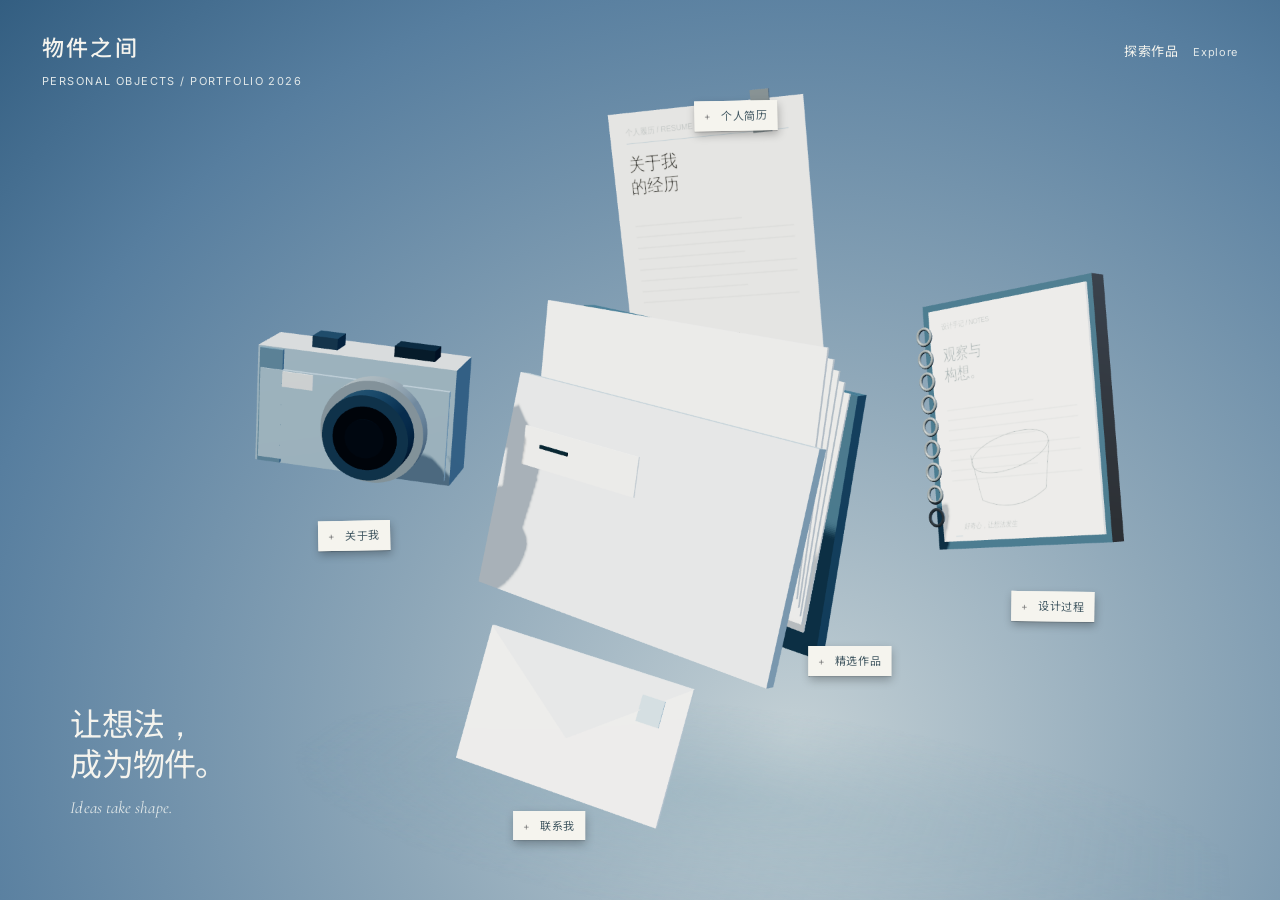
==== commit 7d8f102e: "新增蓝黑双主题作品档案与设计过程浏览功能" ====
--- a/index.html
+++ b/index.html
@@ -1 +1 @@
-<!doctype html><html lang="zh-CN"><head><meta charset="UTF-8"><meta name="viewport" content="width=device-width,initial-scale=1"><title>物件之间 · 工业设计作品集</title><link rel="stylesheet" href="style.css"><link rel="stylesheet" href="details.css"></head><body><div class="grain"></div><header><a href="#" id="home">物件之间<span>PERSONAL OBJECTS / PORTFOLIO 2026</span></a><button id="index">探索作品 <small lang="en">Explore</small></button></header><main><div class="intro"><h1>让想法，<br>成为物件。</h1><p class="title-en" lang="en">Ideas take shape.</p></div><div id="scene" aria-label="可探索的三维物件场景"></div><div id="labels"></div><aside id="panel" aria-hidden="true"><button id="close" aria-label="返回物件场景">返回 ×</button><p id="kicker"></p><h2 id="title"></h2><div id="content"></div><p class="prototype-note">交互原型 · 内容待完善 / INTERACTION STUDY</p></aside></main><div id="error" hidden>3D 场景暂不可用，请使用底部导航浏览。</div><script src="three.min.js"></script><script src="app.js"></script><script src="details.js"></script></body></html>
+<!doctype html><html lang="zh-CN"><head><meta charset="UTF-8"><meta name="viewport" content="width=device-width,initial-scale=1"><title>物件之间 · 工业设计作品集</title><link rel="stylesheet" href="style.css"><link rel="stylesheet" href="details.css"><link rel="stylesheet" href="archive.css"></head><body><div class="grain"></div><header><a href="#" id="home">物件之间<span>PERSONAL OBJECTS / PORTFOLIO 2026</span></a><button id="index">探索作品 <small lang="en">Explore</small></button></header><main><div class="intro"><h1>让想法，<br>成为物件。</h1><p class="title-en" lang="en">Ideas take shape.</p></div><div id="scene" aria-label="可探索的三维物件场景"></div><div id="labels"></div><aside id="panel" aria-hidden="true"><button id="close" aria-label="返回物件场景">返回 ×</button><p id="kicker"></p><h2 id="title"></h2><div id="content"></div><p class="prototype-note">交互原型 · 内容待完善 / INTERACTION STUDY</p></aside></main><div id="error" hidden>3D 场景暂不可用，请使用底部导航浏览。</div><script src="three.min.js"></script><script src="app.js"></script><script src="details.js"></script><script src="projects.js"></script><script src="archive.js"></script></body></html>
--- a/details.css
+++ b/details.css
@@ -1,3 +1,5 @@
 #panel{position:fixed;inset:6% 2.5% 6% 31%;width:auto;height:88%;max-height:none;padding:clamp(40px,4.4vw,64px);box-shadow:none;border-radius:0;scrollbar-width:thin;scrollbar-color:#85858555 transparent;transition:opacity .55s,transform .55s;transform:translateX(28px)}#panel::-webkit-scrollbar{width:5px}#panel::-webkit-scrollbar-thumb{background:#85858555}#panel[aria-hidden=false]{transform:none}#close{position:sticky;top:0;float:right;background:var(--paper);padding:8px 0 8px 16px;z-index:2}#title{font-size:clamp(36px,3.2vw,48px);line-height:1.25;max-width:85%}#content{font-size:17px;line-height:1.8;max-width:none}#content p{max-width:65ch}#content .sample{padding:28px 0;font-size:20px}.detail-sections{display:grid;grid-template-columns:1fr 1fr;gap:28px;margin-top:40px}.detail-sections section{min-width:0}.detail-sections h3{font-size:21px;font-weight:500}.detail-sections p{font-size:15px;color:#748087}.detail-index{position:fixed;left:4%;top:72%;width:23%;font-size:13px;letter-spacing:.08em;pointer-events:none;opacity:0;transition:opacity .55s}.focused .detail-index{opacity:1}.focused header{pointer-events:none}.focused header #index{visibility:hidden}#content>*{animation:detail-enter .55s both}#content>*:nth-child(2){animation-delay:.08s}@keyframes detail-enter{from{opacity:0;transform:translateY(10px)}to{opacity:1;transform:none}}@media(max-width:1000px){#panel{left:27%;padding:40px}.detail-index{width:20%}}@media(max-width:700px){#panel{inset:30% 4% 2%;height:68%;padding:26px;max-height:none}#title{font-size:36px}#content{font-size:16px}.detail-sections{grid-template-columns:1fr;gap:20px}.detail-index{left:5%;top:24%;width:90%;font-size:11px}.focused header{opacity:0}}@media(prefers-reduced-motion:reduce){#content>*{animation:none}}
 
 .detail-sections figure{margin:0;min-height:180px;background:#8585850c;display:grid;place-items:center;color:#748087;font-size:13px}.detail-sections img{width:100%;height:auto;display:block}#content .detail-gallery{grid-column:1/-1}#content .detail-gallery figure{min-height:260px}@media(max-width:700px){#content .detail-gallery figure{min-height:160px}}
+
+#panel{transition:opacity .5s .1s,transform .55s .1s;transition-timing-function:cubic-bezier(.22,.61,.36,1)}#panel[aria-hidden=true]{transition-delay:0s}
--- a/archive.css
+++ b/archive.css
@@ -0,0 +1,2 @@
+.archive-root{min-width:0}.archive-muted{font-size:14px!important;color:#748087}.archive-grid{display:grid;grid-template-columns:1fr 1fr;gap:30px;margin:28px 0}.archive-card{border:0;background:none;text-align:left;padding:0;transition:transform .2s;color:inherit;min-width:0}.archive-card:hover{transform:translateY(-5px)}.archive-card h3{font-size:22px;font-weight:400;margin:12px 0}.archive-card p{font-size:13px}.archive-card small{display:block;margin-top:15px;letter-spacing:.08em}.archive-placeholder{aspect-ratio:4/3;background:linear-gradient(140deg,#c8ced122,#899ba044);display:grid;place-items:center;font-size:12px;color:#748087;letter-spacing:.08em}.archive-controls,.archive-stages{display:flex;flex-wrap:wrap;gap:12px;align-items:center;margin:24px 0}.archive-root button{font:inherit;color:inherit;cursor:pointer}.archive-controls button,.archive-stages button,.archive-root>button{border:0;border-bottom:1px solid transparent;background:transparent;font-size:13px;padding:8px 0}.archive-root button[aria-pressed=true],.archive-root button[aria-current=true]{border-bottom-color:currentColor}.archive-project-title{font-size:32px;font-weight:400;margin:16px 0}.archive-image{display:block;border:0;padding:0;width:100%;background:none}.archive-image img{width:100%;height:auto;display:block}.archive-root figure{margin:28px 0}.archive-root figcaption{font-size:13px;color:#748087}.archive-sheet{animation:archive-reveal .3s both}.archive-lightbox{max-width:90vw;max-height:85vh;border:0;padding:20px;background:var(--paper);color:var(--dark)}.archive-lightbox img{max-width:80vw;max-height:70vh;object-fit:contain}.archive-lightbox::backdrop{background:#0008}@keyframes archive-reveal{from{opacity:0;transform:translateY(8px)}to{opacity:1;transform:none}}@media(max-width:700px){.archive-grid{grid-template-columns:1fr;gap:24px}.archive-stages{flex-wrap:nowrap;overflow:auto}.archive-stages button{white-space:nowrap}}@media(prefers-reduced-motion:reduce){.archive-card{transition:none}.archive-sheet{animation:none}}
+.archive-cover{width:100%;aspect-ratio:4/3;object-fit:cover;display:block}
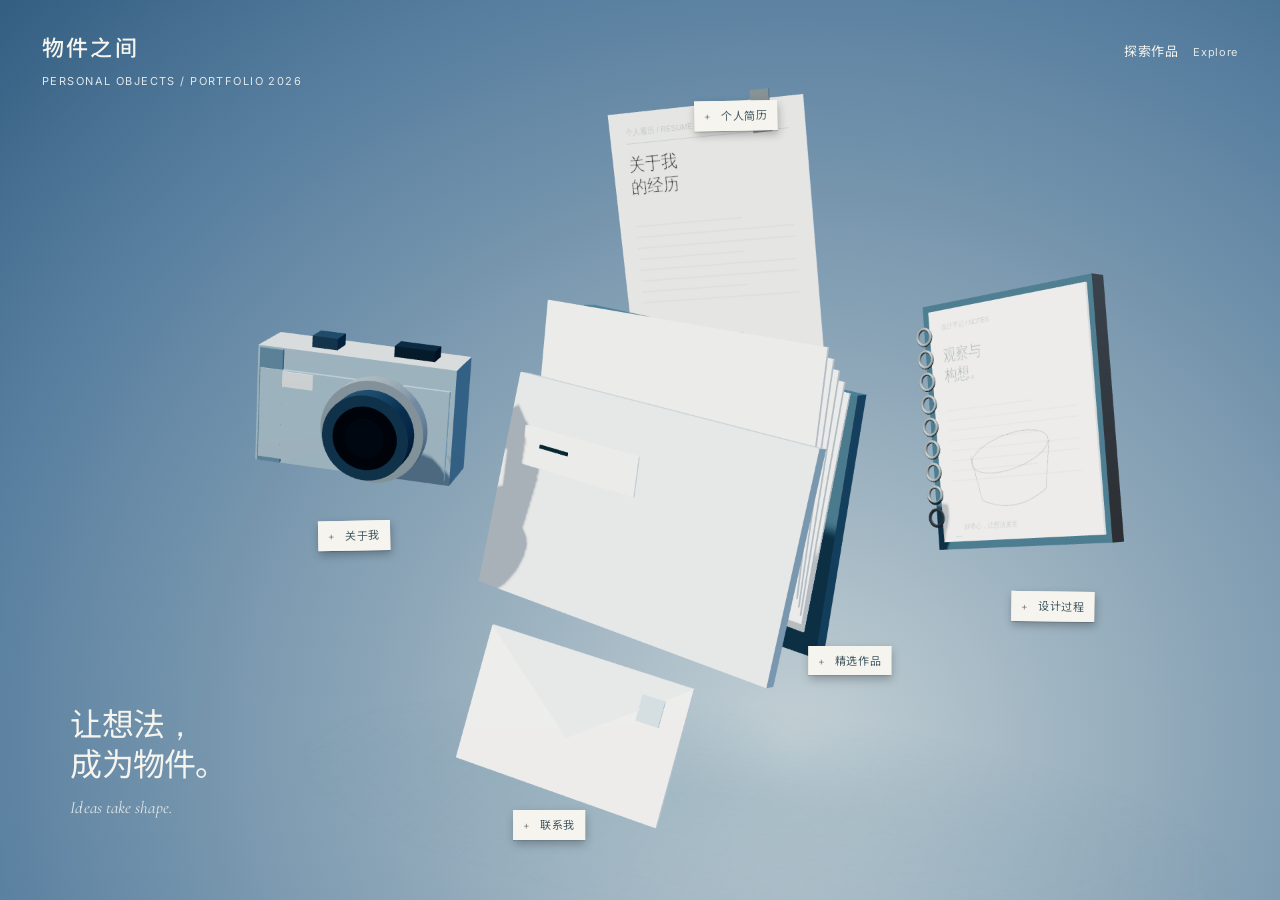
==== commit 4e40393e: "Publish current blue and black portfolios with interaction design focus" ====
--- a/index.html
+++ b/index.html
@@ -1 +1 @@
-<!doctype html><html lang="zh-CN"><head><meta charset="UTF-8"><meta name="viewport" content="width=device-width,initial-scale=1"><title>物件之间 · 工业设计作品集</title><link rel="stylesheet" href="style.css"><link rel="stylesheet" href="details.css"><link rel="stylesheet" href="archive.css"></head><body><div class="grain"></div><header><a href="#" id="home">物件之间<span>PERSONAL OBJECTS / PORTFOLIO 2026</span></a><button id="index">探索作品 <small lang="en">Explore</small></button></header><main><div class="intro"><h1>让想法，<br>成为物件。</h1><p class="title-en" lang="en">Ideas take shape.</p></div><div id="scene" aria-label="可探索的三维物件场景"></div><div id="labels"></div><aside id="panel" aria-hidden="true"><button id="close" aria-label="返回物件场景">返回 ×</button><p id="kicker"></p><h2 id="title"></h2><div id="content"></div><p class="prototype-note">交互原型 · 内容待完善 / INTERACTION STUDY</p></aside></main><div id="error" hidden>3D 场景暂不可用，请使用底部导航浏览。</div><script src="three.min.js"></script><script src="app.js"></script><script src="details.js"></script><script src="projects.js"></script><script src="archive.js"></script></body></html>
+<!doctype html><html lang="zh-CN"><head><meta charset="UTF-8"><meta name="viewport" content="width=device-width,initial-scale=1"><title>物件之间 · 交互设计作品集</title><link rel="stylesheet" href="style.css"><link rel="stylesheet" href="details.css"><link rel="stylesheet" href="archive.css"></head><body><div class="grain"></div><header><a href="#" id="home">物件之间<span>PERSONAL OBJECTS / PORTFOLIO 2026</span></a><button id="index">探索作品 <small lang="en">Explore</small></button></header><main><div class="intro"><h1>让想法，<br>成为物件。</h1><p class="title-en" lang="en">Ideas take shape.</p></div><div id="scene" aria-label="可探索的三维物件场景"></div><div id="labels"></div><aside id="panel" aria-hidden="true"><button id="close" aria-label="返回物件场景">返回 ×</button><p id="kicker"></p><h2 id="title"></h2><div id="content"></div><p class="prototype-note">交互原型 · 内容待完善 / INTERACTION STUDY</p></aside></main><div id="error" hidden>3D 场景暂不可用，请使用底部导航浏览。</div><script src="three.min.js"></script><script src="app.js"></script><script src="details.js"></script><script src="projects.js"></script><script src="archive.js"></script></body></html>
